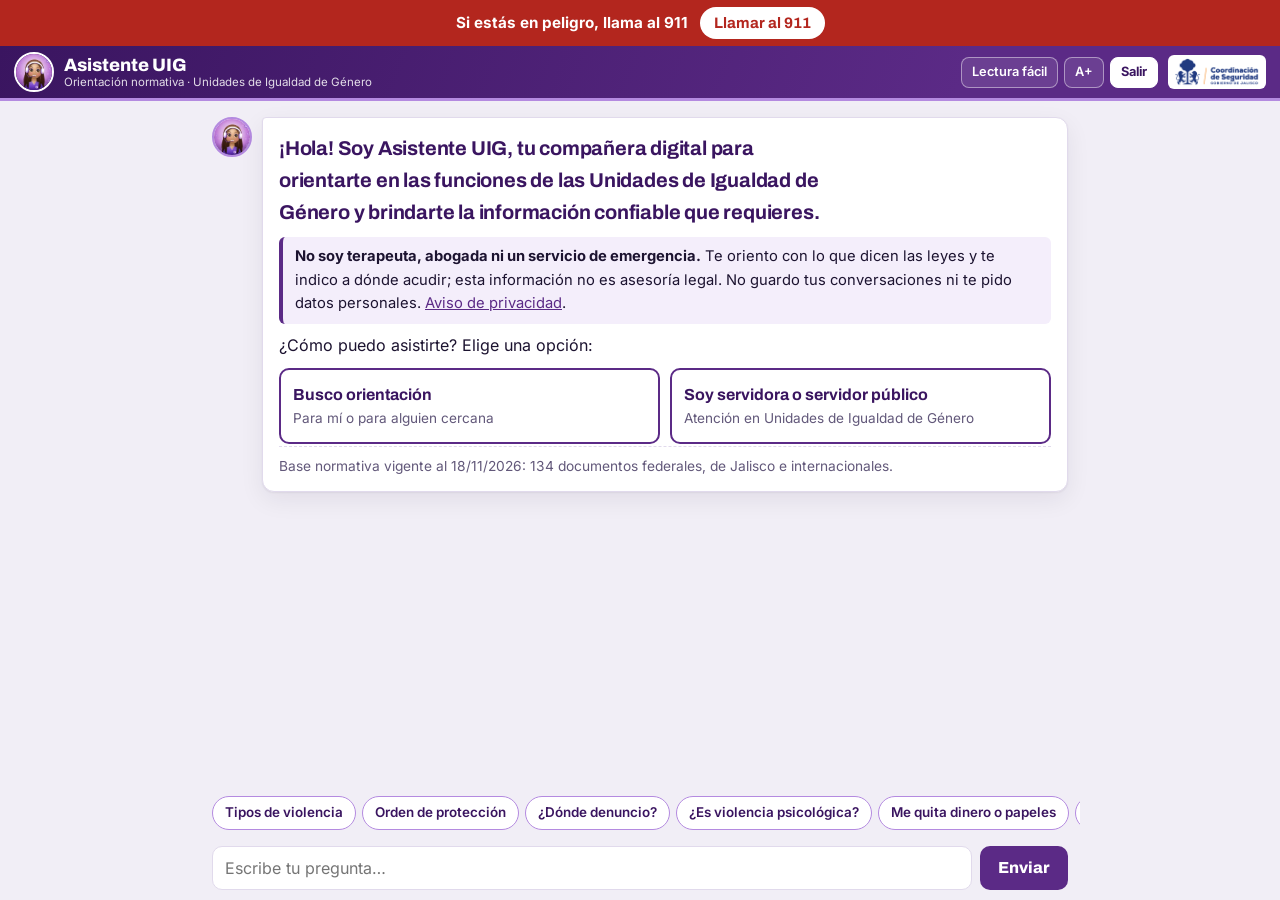
==== index.html @ 87dfdd70 "Asistente UIG fase 1: app web instalable (PWA) con base normativa - 134 documentos segmentados por a" ====
<!DOCTYPE html>
<html lang="es">
<head>
<meta charset="utf-8">
<meta name="viewport" content="width=device-width, initial-scale=1, viewport-fit=cover">
<title>Asistente UIG · Orientación normativa</title>
<meta name="description" content="Asistente UIG: orientación sobre leyes de violencia contra las mujeres en Jalisco, con cita de artículo, ordenamiento y fecha de última reforma.">
<meta name="theme-color" content="#3A1560">
<meta name="referrer" content="no-referrer">
<link rel="manifest" href="manifest.webmanifest">
<link rel="icon" type="image/png" href="assets/favicon.png">
<link rel="apple-touch-icon" href="assets/apple-touch-icon.png">
<meta name="apple-mobile-web-app-capable" content="yes">
<meta name="apple-mobile-web-app-title" content="Asistente UIG">
<link rel="stylesheet" href="assets/fuentes.css">
<link rel="stylesheet" href="styles.css">
</head>
<body>
<a class="saltar" href="#entrada">Ir a escribir tu pregunta</a>

<div class="tope">
<!-- Franja fija del 911: siempre visible -->
<div class="franja911" role="region" aria-label="Emergencias">
  <span class="f911-txt"><b>Si estás en peligro, llama al 911</b></span>
  <a class="f911-btn" href="tel:911" aria-label="Llamar al 911">Llamar al 911</a>
</div>

<header class="cab">
  <div class="cab-int">
    <img class="cab-avatar" src="assets/violeta-96.webp" alt="" width="40" height="40">
    <div class="cab-tit"><b>Asistente UIG</b><span>Orientación normativa · Unidades de Igualdad de Género</span></div>
    <div class="cab-acc">
      <button class="btn-modo" id="btnModo" type="button" aria-label="Cambiar perfil" hidden></button>
      <button class="btn-ajuste" id="btnFacil" type="button" role="switch" aria-checked="false" title="Lectura fácil">Lectura fácil</button>
      <button class="btn-ajuste" id="btnTexto" type="button" aria-label="Aumentar tamaño de letra" title="Tamaño de letra">A+</button>
      <button class="btn-salir" id="btnSalir" type="button" title="Salida rápida (también: tecla Esc dos veces)">Salir</button>
    </div>
  </div>
  <img class="cab-logo" src="assets/logo-cges.png" alt="Coordinación General Estratégica de Seguridad, Gobierno de Jalisco" height="28">
</header>
</div>

<div class="aviso-red" id="avisoRed" role="status" hidden></div>

<main id="principal">
  <section class="chat" id="chat" aria-live="polite" aria-relevant="additions" aria-label="Conversación con Asistente UIG"></section>
</main>

<div class="sugerencias" id="sugerencias" aria-label="Preguntas sugeridas"></div>

<form class="entrada" id="formEntrada" autocomplete="off">
  <label for="entrada" class="oculto-sr">Escribe tu pregunta</label>
  <textarea id="entrada" rows="1" maxlength="600" placeholder="Escribe tu pregunta…" enterkeyhint="send"></textarea>
  <button type="submit" class="btn-enviar">Enviar</button>
</form>

<div class="instalar" id="instalar" role="dialog" aria-labelledby="instTit" hidden>
  <img src="assets/violeta-96.webp" alt="" width="44" height="44">
  <div><b id="instTit">Instala Asistente UIG</b><span id="instTxt">Quedará en tu teléfono y funcionará sin internet.</span></div>
  <button type="button" id="instSi" class="btn-prim">Instalar</button>
  <button type="button" id="instNo" class="btn-sec" aria-label="Ahora no">Ahora no</button>
</div>

<div id="zonaImpresion" aria-hidden="true"></div>

<script src="app.js" defer></script>
</body>
</html>
---- assets/fuentes.css ----
@font-face{font-family:'Inter';font-style:normal;font-weight:400;font-display:swap;src:url([data-uri]) format('woff2')}@font-face{font-family:'Inter';font-style:normal;font-weight:600;font-display:swap;src:url([data-uri]) format('woff2')}@font-face{font-family:'Inter';font-style:normal;font-weight:700;font-display:swap;src:url([data-uri]) format('woff2')}@font-face{font-family:'Archivo';font-style:normal;font-weight:700;font-display:swap;src:url([data-uri]) format('woff2')}@font-face{font-family:'Archivo';font-style:normal;font-weight:800;font-display:swap;src:url([data-uri]) format('woff2')}@font-face{font-family:'IBM Plex Mono';font-style:normal;font-weight:500;font-display:swap;src:url([data-uri]) format('woff2')}@font-face{font-family:'IBM Plex Mono';font-style:normal;font-weight:600;font-display:swap;src:url([data-uri]) format('woff2')}
---- styles.css ----
/* Asistente UIG — misma arquitectura visual que la plataforma del Segundo Informe (CGES):
   encabezado mínimo oscuro con filete, lienzo claro, tarjetas blancas, Archivo + Inter + IBM Plex Mono.
   La identidad cambia del azul marino al violeta de la asistente Violeta. */
:root{
  color-scheme: light;
  --tinta:#1C1330; --violeta:#5B2A86; --violeta-900:#3A1560; --violeta-50:#F4EEFB; --lila:#B48AE0; --lila-50:#FAF6FE;
  --lienzo:#F1EEF6; --panel:#FFFFFF; --linea:#E1DAEC; --tenue:#62587A; --tenue-2:#948BA8;
  --rojo:#B3261E; --rojo-50:#FCECEA; --ambar:#8A5A00; --ambar-50:#FFF4DC; --verde:#1E7A45;
  --f-display:'Archivo','Arial Narrow',Arial,sans-serif;
  --f-texto:'Inter',-apple-system,'Segoe UI',Roboto,Arial,sans-serif;
  --f-cifra:'IBM Plex Mono',ui-monospace,Menlo,Consolas,monospace;
  --r:12px; --sombra:0 1px 2px rgba(28,19,48,.06),0 8px 24px rgba(28,19,48,.07);
  --esc:1;
}
*{box-sizing:border-box}
html{-webkit-text-size-adjust:100%}
body{margin:0;background:var(--lienzo);color:var(--tinta);font-family:var(--f-texto);font-size:calc(16px * var(--esc));line-height:1.6;
  -webkit-font-smoothing:antialiased;min-height:100vh;display:flex;flex-direction:column;padding-bottom:env(safe-area-inset-bottom)}
h1,h2,h3{font-family:var(--f-display);letter-spacing:-.01em;margin:0;color:var(--violeta-900);text-wrap:balance}
button,input,textarea{font:inherit;color:inherit}
button{cursor:pointer}
a{color:var(--violeta)}
:focus-visible{outline:3px solid var(--lila);outline-offset:2px;border-radius:6px}
.oculto-sr{position:absolute;width:1px;height:1px;overflow:hidden;clip:rect(0 0 0 0);white-space:nowrap}
.saltar{position:absolute;left:-9999px;top:0;background:#fff;padding:8px 12px;z-index:100}
.saltar:focus{left:8px;top:8px}
@media (prefers-reduced-motion:reduce){*{transition:none!important;animation:none!important}}

/* ---------- Franja 911 ---------- */
.tope{position:sticky;top:0;z-index:60}
.franja911{display:flex;align-items:center;justify-content:center;gap:12px;flex-wrap:wrap;
  background:var(--rojo);color:#fff;padding:7px 12px calc(7px);padding-top:calc(7px + env(safe-area-inset-top));text-align:center;font-size:.95em}
.f911-btn{background:#fff;color:var(--rojo);font-weight:700;text-decoration:none;border-radius:999px;padding:4px 14px;font-family:var(--f-display);white-space:nowrap}
.f911-btn:hover{background:#FFE9E7}

/* ---------- Encabezado ---------- */
.cab{background:linear-gradient(110deg,var(--violeta-900),var(--violeta) 75%);color:#fff;border-bottom:3px solid var(--lila);
  display:flex;align-items:center;justify-content:space-between;gap:10px;padding:6px 14px}
.cab-int{display:flex;align-items:center;gap:10px;min-width:0;flex:1}
.cab-avatar{width:40px;height:40px;border-radius:50%;border:2px solid #fff;flex-shrink:0}
.cab-tit{display:flex;flex-direction:column;line-height:1.15;min-width:0}
.cab-tit b{font-family:var(--f-display);font-size:1.12em;font-weight:800}
.cab-tit span{font-size:.72em;opacity:.85;white-space:nowrap;overflow:hidden;text-overflow:ellipsis}
.cab-acc{display:flex;gap:6px;margin-left:auto;flex-wrap:wrap;justify-content:flex-end}
.cab-acc button{border:1px solid rgba(255,255,255,.45);background:rgba(255,255,255,.1);color:#fff;border-radius:8px;padding:4px 10px;font-size:.8em;font-weight:600}
.cab-acc button[aria-checked="true"]{background:#fff;color:var(--violeta-900)}
.cab-acc .btn-salir{background:#fff;color:var(--violeta-900);border-color:#fff;font-weight:800}
.cab-logo{background:#fff;border-radius:6px;padding:3px 6px;height:34px;width:auto;flex-shrink:0}
@media (max-width:760px){.cab-logo{display:none}.cab-tit span{display:none}}
@media (max-width:420px){.cab-acc .btn-ajuste#btnTexto{display:none}}

.aviso-red{background:var(--ambar-50);color:var(--ambar);text-align:center;font-size:.85em;padding:4px 10px;border-bottom:1px solid #F0DDB0}

/* ---------- Chat ---------- */
main{flex:1;width:100%;max-width:880px;margin:0 auto;padding:16px 12px 8px}
.chat{display:flex;flex-direction:column;gap:14px}
.msg{display:flex;gap:10px;align-items:flex-start;animation:entra .25s ease-out}
@keyframes entra{from{opacity:0;transform:translateY(6px)}to{opacity:1;transform:none}}
.msg .av{width:40px;height:40px;border-radius:50%;flex-shrink:0;border:2px solid var(--lila);background:#fff}
.burbuja{background:var(--panel);border:1px solid var(--linea);border-radius:4px var(--r) var(--r) var(--r);padding:14px 16px;box-shadow:var(--sombra);min-width:0;flex:1}
.msg.usr{justify-content:flex-end}
.msg.usr .burbuja{flex:0 1 auto;max-width:80%;background:var(--violeta);color:#fff;border-color:var(--violeta);border-radius:var(--r) 4px var(--r) var(--r)}
.burbuja p{margin:.2em 0 .6em}
.burbuja p:last-child{margin-bottom:0}
.burbuja ul{margin:.3em 0 .7em;padding-left:1.25em}
.burbuja li{margin:.25em 0}
.burbuja h2{font-size:1.15em;margin:0 0 .4em}
.burbuja h3{font-size:1em;margin:.8em 0 .3em}
.aclara{font-size:.86em;color:var(--tenue);border-top:1px dashed var(--linea);margin-top:10px;padding-top:8px}

.saludo h1{font-size:1.25em;margin-bottom:.3em}
.limites{background:var(--violeta-50);border-left:4px solid var(--violeta);padding:8px 12px;border-radius:6px;font-size:.92em;margin:.6em 0}
.elige{display:grid;grid-template-columns:1fr 1fr;gap:10px;margin-top:10px}
@media (max-width:520px){.elige{grid-template-columns:1fr}}
.elige button{border:2px solid var(--violeta);background:#fff;border-radius:10px;padding:12px;text-align:left;font-weight:700;color:var(--violeta-900);font-family:var(--f-display)}
.elige button span{display:block;font-family:var(--f-texto);font-weight:400;font-size:.85em;color:var(--tenue)}
.elige button:hover,.elige button:focus-visible{background:var(--violeta-50)}

/* ---------- Respuestas ---------- */
.etq{display:inline-block;font-size:.72em;font-weight:700;letter-spacing:.04em;text-transform:uppercase;color:var(--violeta);margin-bottom:4px}
.citas{margin-top:12px;border-top:1px solid var(--linea);padding-top:10px}
.citas h3{font-size:.85em;text-transform:uppercase;letter-spacing:.04em;color:var(--tenue);margin:0 0 6px}
.cita{font-size:.86em;padding:6px 0;border-bottom:1px solid #F1ECF7}
.cita:last-child{border-bottom:0}
.cita b{color:var(--violeta-900)}
.cita .fec{font-family:var(--f-cifra);font-size:.92em;color:var(--tenue)}
.cita a{font-size:.95em;white-space:nowrap}
.marca{display:inline-block;font-size:.72em;font-weight:700;border-radius:4px;padding:1px 6px;margin-left:4px;vertical-align:1px}
.marca.conf{background:var(--ambar-50);color:var(--ambar)}
.marca.trans{background:var(--ambar-50);color:var(--ambar)}
.marca.hist{background:#EEE;color:#555}
.marca.doct{background:var(--violeta-50);color:var(--violeta)}
.resultado{border:1px solid var(--linea);border-radius:10px;padding:10px 12px;margin:10px 0;background:var(--lila-50)}
.resultado .ref{font-weight:700;color:var(--violeta-900)}
.resultado .meta{font-size:.82em;color:var(--tenue)}
.resultado .frag{margin:.4em 0;font-size:.95em}
.resultado mark{background:#EBDDFB;color:inherit;border-radius:3px;padding:0 2px}
.texto-completo{white-space:pre-wrap;font-size:.92em;margin-top:6px;background:#fff;border:1px solid var(--linea);border-radius:8px;padding:10px;max-height:420px;overflow:auto}
.nota-ref{color:var(--tenue-2);font-size:.85em}
.acciones{display:flex;gap:8px;flex-wrap:wrap;margin-top:10px}
.acciones button,.btn-prim,.btn-sec{border-radius:8px;padding:6px 12px;font-size:.85em;font-weight:600;border:1px solid var(--violeta);background:#fff;color:var(--violeta)}
.btn-prim{background:var(--violeta);color:#fff}
.facil{background:#FFFBEA;border:1px solid #F3E2A6;border-radius:8px;padding:8px 12px;margin:.5em 0}
.facil li{font-size:1.05em}

/* Crisis */
.crisis .burbuja{border:2px solid var(--rojo);background:#fff}
.crisis h2{color:var(--rojo)}
.btn911{display:block;text-align:center;background:var(--rojo);color:#fff;text-decoration:none;font-weight:800;font-family:var(--f-display);
  font-size:1.25em;border-radius:12px;padding:14px;margin:10px 0}
.btnlinea{display:block;text-align:center;background:var(--violeta);color:#fff;text-decoration:none;font-weight:800;font-family:var(--f-display);font-size:1.1em;border-radius:12px;padding:12px;margin:10px 0}
.alerta-naranja{background:var(--ambar-50);border:1px solid #F0DDB0;border-radius:8px;padding:8px 12px;margin-bottom:10px;font-size:.93em}

/* Infografías */
.info-tipos{display:grid;grid-template-columns:repeat(auto-fill,minmax(150px,1fr));gap:8px;margin:10px 0}
.info-tipos div{border-radius:10px;padding:10px;color:#fff;font-size:.82em;line-height:1.35}
.info-tipos b{display:block;font-family:var(--f-display);font-size:1.15em;margin-bottom:3px}
.info-ruta{display:grid;grid-template-columns:repeat(4,1fr);gap:6px;margin:10px 0;counter-reset:paso}
@media (max-width:620px){.info-ruta{grid-template-columns:1fr 1fr}}
.info-ruta div{background:var(--violeta-50);border:2px solid var(--violeta);border-radius:10px;padding:10px;font-size:.82em;position:relative}
.info-ruta b{display:block;font-family:var(--f-display);color:var(--violeta-900);font-size:1.05em}
.info-ruta i{font-style:normal;font-family:var(--f-cifra);background:var(--violeta);color:#fff;border-radius:50%;width:24px;height:24px;display:inline-flex;align-items:center;justify-content:center;margin-bottom:4px}
.info-pie{font-size:.75em;color:var(--tenue)}

.directorio{margin-top:10px;font-size:.9em}
.directorio .inst{border:1px solid var(--linea);border-radius:8px;padding:8px 10px;margin:6px 0;background:#fff}
.directorio a{font-weight:700}

.cargando{display:inline-flex;gap:4px}
.cargando span{width:7px;height:7px;border-radius:50%;background:var(--lila);animation:pulso 1s infinite}
.cargando span:nth-child(2){animation-delay:.15s}.cargando span:nth-child(3){animation-delay:.3s}
@keyframes pulso{0%,100%{opacity:.3}50%{opacity:1}}

/* ---------- Sugerencias y entrada ---------- */
.sugerencias{width:100%;max-width:880px;margin:0 auto;padding:0 12px 6px;display:flex;gap:6px;overflow-x:auto;scrollbar-width:thin}
.sugerencias button{flex-shrink:0;border:1px solid var(--lila);background:#fff;color:var(--violeta-900);border-radius:999px;padding:5px 12px;font-size:.84em;font-weight:600}
.sugerencias button:hover{background:var(--violeta-50)}
.entrada{position:sticky;bottom:0;z-index:40;display:flex;gap:8px;width:100%;max-width:880px;margin:0 auto;padding:10px 12px calc(10px + env(safe-area-inset-bottom));
  background:linear-gradient(to top,var(--lienzo) 75%,rgba(241,238,246,0))}
.entrada textarea{flex:1;resize:none;border:1.5px solid var(--linea);border-radius:10px;padding:10px 12px;background:#fff;max-height:140px;line-height:1.4}
.entrada textarea:focus{border-color:var(--violeta);outline:none;box-shadow:0 0 0 3px var(--violeta-50)}
.btn-enviar{background:var(--violeta);color:#fff;border:0;border-radius:10px;padding:0 18px;font-weight:800;font-family:var(--f-display)}

.instalar{position:fixed;left:50%;transform:translateX(-50%);bottom:84px;z-index:70;width:min(560px,calc(100% - 20px));background:#fff;border:1px solid var(--linea);
  border-radius:14px;box-shadow:0 10px 40px rgba(28,19,48,.2);padding:10px 12px;display:flex;align-items:center;gap:10px;flex-wrap:wrap}
.instalar img{border-radius:50%}
.instalar div{flex:1;min-width:160px;display:flex;flex-direction:column;font-size:.88em}
.instalar[hidden]{display:none}

/* ---------- Impresión / PDF ---------- */
#zonaImpresion{display:none}
@media print{
  body.imprimiendo > *:not(#zonaImpresion){display:none!important}
  body.imprimiendo #zonaImpresion{display:block}
  body{background:#fff;font-size:11pt}
  .imp-cab{display:flex;justify-content:space-between;align-items:center;border-bottom:3px solid var(--violeta);padding-bottom:6px;margin-bottom:10px}
  .imp-cab img{height:34px}
  .imp-pie{margin-top:14px;border-top:1px solid #ccc;padding-top:6px;font-size:8.5pt;color:#555}
  .acciones,.btn-ver,.sep{display:none!important}
  .resultado,.info-tipos div,.info-ruta div{break-inside:avoid;-webkit-print-color-adjust:exact;print-color-adjust:exact}
  .texto-completo{max-height:none;overflow:visible}
}

/* Lectura fácil: se activa con el botón del encabezado */
.facil{display:none}
body.facil-on .facil{display:block}
body.facil-on .detalle{display:none}
p.facil-nota{font-size:.85em;color:var(--ambar)}
.msg{scroll-margin-top:120px}
.btn-ver{border:1px solid var(--violeta);background:#fff;color:var(--violeta);border-radius:6px;padding:1px 8px;font-size:.82em;font-weight:600}
.resultado .btn-ver{margin-top:4px;padding:4px 10px}
.btn-ver:hover{background:var(--violeta-50)}
@media (max-width:420px){.cab-tit b{font-size:1em}.cab-acc button{padding:3px 8px}}
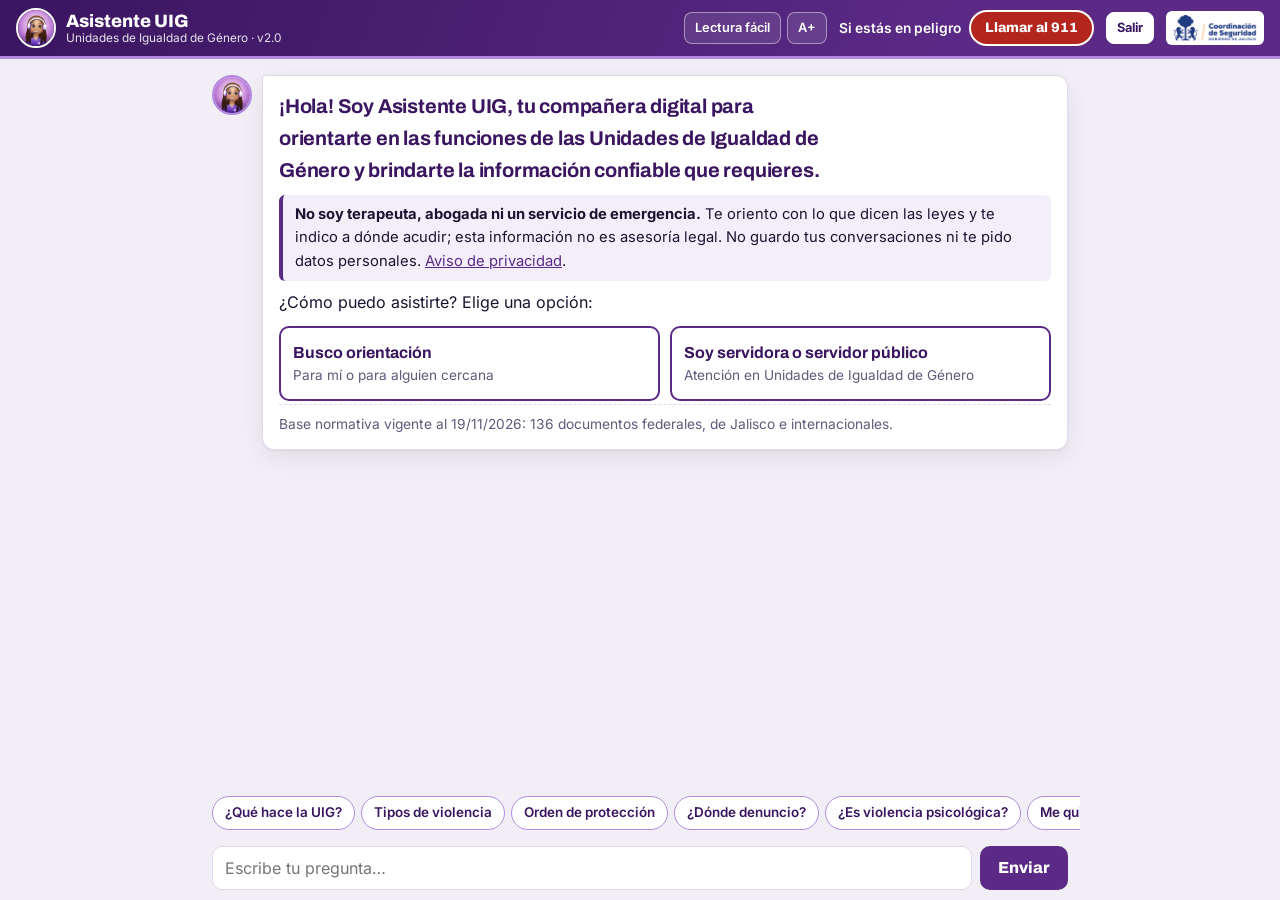
==== commit a475dac2: "Asistente UIG v2.0: encabezado único y textos en 3 archivos - Una sola barra: identidad, ajustes, "S" ====
--- a/index.html
+++ b/index.html
@@ -18,27 +18,24 @@
 <body>
 <a class="saltar" href="#entrada">Ir a escribir tu pregunta</a>
 
-<div class="tope">
-<!-- Franja fija del 911: siempre visible -->
-<div class="franja911" role="region" aria-label="Emergencias">
-  <span class="f911-txt"><b>Si estás en peligro, llama al 911</b></span>
-  <a class="f911-btn" href="tel:911" aria-label="Llamar al 911">Llamar al 911</a>
-</div>
-
-<header class="cab">
-  <div class="cab-int">
+<header class="cab" id="cab">
+  <div class="cab-id">
     <img class="cab-avatar" src="assets/violeta-96.webp" alt="" width="40" height="40">
-    <div class="cab-tit"><b>Asistente UIG</b><span>Orientación normativa · Unidades de Igualdad de Género</span></div>
-    <div class="cab-acc">
-      <button class="btn-modo" id="btnModo" type="button" aria-label="Cambiar perfil" hidden></button>
-      <button class="btn-ajuste" id="btnFacil" type="button" role="switch" aria-checked="false" title="Lectura fácil">Lectura fácil</button>
-      <button class="btn-ajuste" id="btnTexto" type="button" aria-label="Aumentar tamaño de letra" title="Tamaño de letra">A+</button>
-      <button class="btn-salir" id="btnSalir" type="button" title="Salida rápida (también: tecla Esc dos veces)">Salir</button>
-    </div>
+    <div class="cab-tit"><b>Asistente UIG</b><span>Unidades de Igualdad de Género · v2.0</span></div>
   </div>
-  <img class="cab-logo" src="assets/logo-cges.png" alt="Coordinación General Estratégica de Seguridad, Gobierno de Jalisco" height="28">
+  <div class="cab-ajustes" id="cabAjustes">
+    <button class="btn-modo" id="btnModo" type="button" aria-label="Cambiar perfil" hidden></button>
+    <button class="btn-ajuste" id="btnFacil" type="button" role="switch" aria-checked="false">Lectura fácil</button>
+    <button class="btn-ajuste" id="btnTexto" type="button" aria-label="Aumentar tamaño de letra">A+</button>
+  </div>
+  <button class="btn-menu" id="btnMenu" type="button" aria-expanded="false" aria-controls="cabAjustes">Ajustes</button>
+  <div class="cab-911" role="region" aria-label="Emergencias">
+    <span>Si estás en peligro</span>
+    <a class="f911-btn" href="tel:911">Llamar al 911</a>
+  </div>
+  <button class="btn-salir" id="btnSalir" type="button" title="Salida rápida (también: tecla Esc dos veces)">Salir</button>
+  <img class="cab-logo" src="assets/logo-cges.png" alt="Coordinación General Estratégica de Seguridad, Gobierno de Jalisco" height="34">
 </header>
-</div>
 
 <div class="aviso-red" id="avisoRed" role="status" hidden></div>
 
--- a/styles.css
+++ b/styles.css
@@ -26,28 +26,37 @@
 .saltar:focus{left:8px;top:8px}
 @media (prefers-reduced-motion:reduce){*{transition:none!important;animation:none!important}}
 
-/* ---------- Franja 911 ---------- */
-.tope{position:sticky;top:0;z-index:60}
-.franja911{display:flex;align-items:center;justify-content:center;gap:12px;flex-wrap:wrap;
-  background:var(--rojo);color:#fff;padding:7px 12px calc(7px);padding-top:calc(7px + env(safe-area-inset-top));text-align:center;font-size:.95em}
-.f911-btn{background:#fff;color:var(--rojo);font-weight:700;text-decoration:none;border-radius:999px;padding:4px 14px;font-family:var(--f-display);white-space:nowrap}
-.f911-btn:hover{background:#FFE9E7}
-
-/* ---------- Encabezado ---------- */
-.cab{background:linear-gradient(110deg,var(--violeta-900),var(--violeta) 75%);color:#fff;border-bottom:3px solid var(--lila);
-  display:flex;align-items:center;justify-content:space-between;gap:10px;padding:6px 14px}
-.cab-int{display:flex;align-items:center;gap:10px;min-width:0;flex:1}
+/* ---------- Encabezado único: identidad, ajustes, 911 y salida ---------- */
+.cab{position:sticky;top:0;z-index:60;display:flex;align-items:center;gap:12px;flex-wrap:nowrap;
+  background:linear-gradient(110deg,var(--violeta-900),var(--violeta) 75%);color:#fff;border-bottom:3px solid var(--lila);
+  padding:8px 16px;padding-top:calc(8px + env(safe-area-inset-top))}
+.cab-id{display:flex;align-items:center;gap:10px;min-width:0;flex:1 1 auto}
 .cab-avatar{width:40px;height:40px;border-radius:50%;border:2px solid #fff;flex-shrink:0}
 .cab-tit{display:flex;flex-direction:column;line-height:1.15;min-width:0}
 .cab-tit b{font-family:var(--f-display);font-size:1.12em;font-weight:800}
-.cab-tit span{font-size:.72em;opacity:.85;white-space:nowrap;overflow:hidden;text-overflow:ellipsis}
-.cab-acc{display:flex;gap:6px;margin-left:auto;flex-wrap:wrap;justify-content:flex-end}
-.cab-acc button{border:1px solid rgba(255,255,255,.45);background:rgba(255,255,255,.1);color:#fff;border-radius:8px;padding:4px 10px;font-size:.8em;font-weight:600}
-.cab-acc button[aria-checked="true"]{background:#fff;color:var(--violeta-900)}
-.cab-acc .btn-salir{background:#fff;color:var(--violeta-900);border-color:#fff;font-weight:800}
+.cab-tit span{font-size:.74em;opacity:.88;white-space:nowrap;overflow:hidden;text-overflow:ellipsis}
+.cab-ajustes{display:flex;gap:6px;flex-shrink:0}
+.cab button{border:1px solid rgba(255,255,255,.45);background:rgba(255,255,255,.1);color:#fff;border-radius:8px;padding:5px 10px;font-size:.8em;font-weight:600}
+.cab button[aria-checked="true"]{background:#fff;color:var(--violeta-900)}
+.cab .btn-salir{background:#fff;color:var(--violeta-900);border-color:#fff;font-weight:800;flex-shrink:0}
+.btn-menu{display:none}
+.cab-911{display:flex;align-items:center;gap:8px;flex-shrink:0;font-size:.86em;font-weight:600}
+.f911-btn{background:var(--rojo);color:#fff;font-weight:800;text-decoration:none;border-radius:999px;padding:7px 16px;font-family:var(--f-display);
+  white-space:nowrap;box-shadow:0 0 0 2px #fff inset}
+.f911-btn:hover,.f911-btn:focus-visible{background:#8F1D17}
 .cab-logo{background:#fff;border-radius:6px;padding:3px 6px;height:34px;width:auto;flex-shrink:0}
-@media (max-width:760px){.cab-logo{display:none}.cab-tit span{display:none}}
-@media (max-width:420px){.cab-acc .btn-ajuste#btnTexto{display:none}}
+@media (max-width:1100px){.cab-logo{display:none}}
+/* Celular y tableta: dos renglones; ajustes en un menú */
+@media (max-width:860px){
+  .cab{display:grid;grid-template-columns:1fr auto auto;grid-template-areas:"id menu salir" "sos sos sos" "aj aj aj";gap:8px 8px;padding:8px 12px}
+  .cab-id{grid-area:id}.btn-menu{display:inline-block;grid-area:menu}.btn-salir{grid-area:salir}
+  .cab-911{grid-area:sos;justify-content:space-between;background:rgba(0,0,0,.18);border-radius:10px;padding:6px 6px 6px 12px}
+  .f911-btn{flex:0 1 60%;text-align:center}
+  .cab-ajustes{grid-area:aj;display:none;flex-wrap:wrap}
+  .cab.abierto .cab-ajustes{display:flex}
+}
+@media (max-width:860px){.cab-tit span{white-space:normal;overflow:visible}}
+@media (max-width:380px){.cab-tit span{font-size:.7em}.cab-911{font-size:.8em}}
 
 .aviso-red{background:var(--ambar-50);color:var(--ambar);text-align:center;font-size:.85em;padding:4px 10px;border-bottom:1px solid #F0DDB0}
 
@@ -166,8 +175,7 @@
 body.facil-on .facil{display:block}
 body.facil-on .detalle{display:none}
 p.facil-nota{font-size:.85em;color:var(--ambar)}
-.msg{scroll-margin-top:120px}
+.msg{scroll-margin-top:130px}
 .btn-ver{border:1px solid var(--violeta);background:#fff;color:var(--violeta);border-radius:6px;padding:1px 8px;font-size:.82em;font-weight:600}
 .resultado .btn-ver{margin-top:4px;padding:4px 10px}
 .btn-ver:hover{background:var(--violeta-50)}
-@media (max-width:420px){.cab-tit b{font-size:1em}.cab-acc button{padding:3px 8px}}
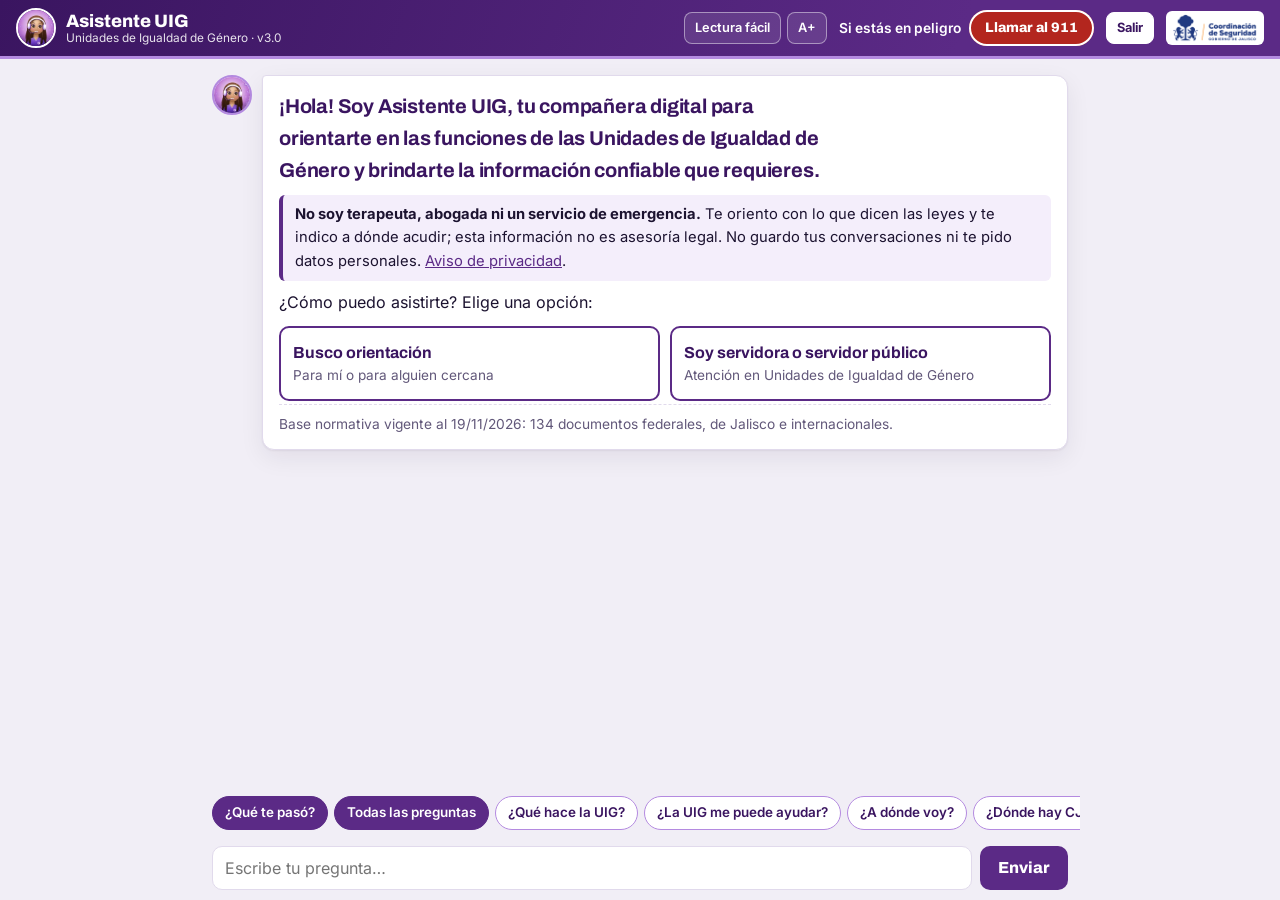
==== commit 09fcc4ce: "Asistente UIG v3.0: 100 preguntas, ruta guiada, glosario, voz, perfiles y pruebas automáticas - 100 " ====
--- a/index.html
+++ b/index.html
@@ -21,7 +21,7 @@
 <header class="cab" id="cab">
   <div class="cab-id">
     <img class="cab-avatar" src="assets/violeta-96.webp" alt="" width="40" height="40">
-    <div class="cab-tit"><b>Asistente UIG</b><span>Unidades de Igualdad de Género · v2.0</span></div>
+    <div class="cab-tit"><b>Asistente UIG</b><span>Unidades de Igualdad de Género · v3.0</span></div>
   </div>
   <div class="cab-ajustes" id="cabAjustes">
     <button class="btn-modo" id="btnModo" type="button" aria-label="Cambiar perfil" hidden></button>
--- a/styles.css
+++ b/styles.css
@@ -179,3 +179,25 @@
 .btn-ver{border:1px solid var(--violeta);background:#fff;color:var(--violeta);border-radius:6px;padding:1px 8px;font-size:.82em;font-weight:600}
 .resultado .btn-ver{margin-top:4px;padding:4px 10px}
 .btn-ver:hover{background:var(--violeta-50)}
+
+/* ---------- v3.0: sugerencias, ruta guiada, glosario, voz, lista de preguntas ---------- */
+.te-refieres{display:flex;flex-direction:column;gap:6px;margin:6px 0 10px}
+button.sug{display:inline-block;text-align:left;border:1px solid var(--lila);background:var(--lila-50);color:var(--violeta-900);border-radius:8px;padding:6px 10px;font-size:.9em;font-weight:600;margin:3px 4px 3px 0}
+button.sug:hover,button.sug:focus-visible{background:var(--violeta-50)}
+.ruta-btns{display:grid;grid-template-columns:1fr 1fr;gap:8px;margin-top:8px}
+@media (max-width:520px){.ruta-btns{grid-template-columns:1fr}}
+.ruta-btns button{border:2px solid var(--violeta);background:#fff;color:var(--violeta-900);border-radius:10px;padding:10px 12px;text-align:left;font-weight:700;font-family:var(--f-display)}
+.ruta-btns button:hover,.ruta-btns button:focus-visible{background:var(--violeta-50)}
+.ruta-btns button.r-urg{border-color:var(--rojo);color:var(--rojo)}
+button.term{border:0;background:none;padding:0;font:inherit;color:inherit;text-decoration:underline dotted var(--violeta);text-underline-offset:3px;cursor:help}
+button.term[aria-expanded="true"]{background:var(--violeta-50);border-radius:3px}
+.def{background:var(--violeta-50);border-left:3px solid var(--violeta);border-radius:6px;padding:6px 10px;margin:4px 0 8px;font-size:.9em}
+details.cat{border:1px solid var(--linea);border-radius:8px;margin:6px 0;padding:4px 10px;background:#fff}
+details.cat summary{cursor:pointer;font-weight:700;color:var(--violeta-900);padding:4px 0}
+details.cat button.sug{display:block;width:100%}
+.sugerencias .chip-fijo{background:var(--violeta);color:#fff;border-color:var(--violeta)}
+.btn-ley{border:1px dashed var(--violeta);background:#fff;color:var(--violeta);border-radius:8px;padding:6px 12px;font-size:.88em;font-weight:600}
+.btn-ley:disabled{opacity:.5}
+.sel-mun{display:block;margin:6px 0;font-size:.92em}
+.sel-mun select{font:inherit;padding:3px 6px;border-radius:6px;border:1px solid var(--linea)}
+@media print{button.term{text-decoration:none}.def{break-inside:avoid}.ruta-btns,.te-refieres{display:none}}
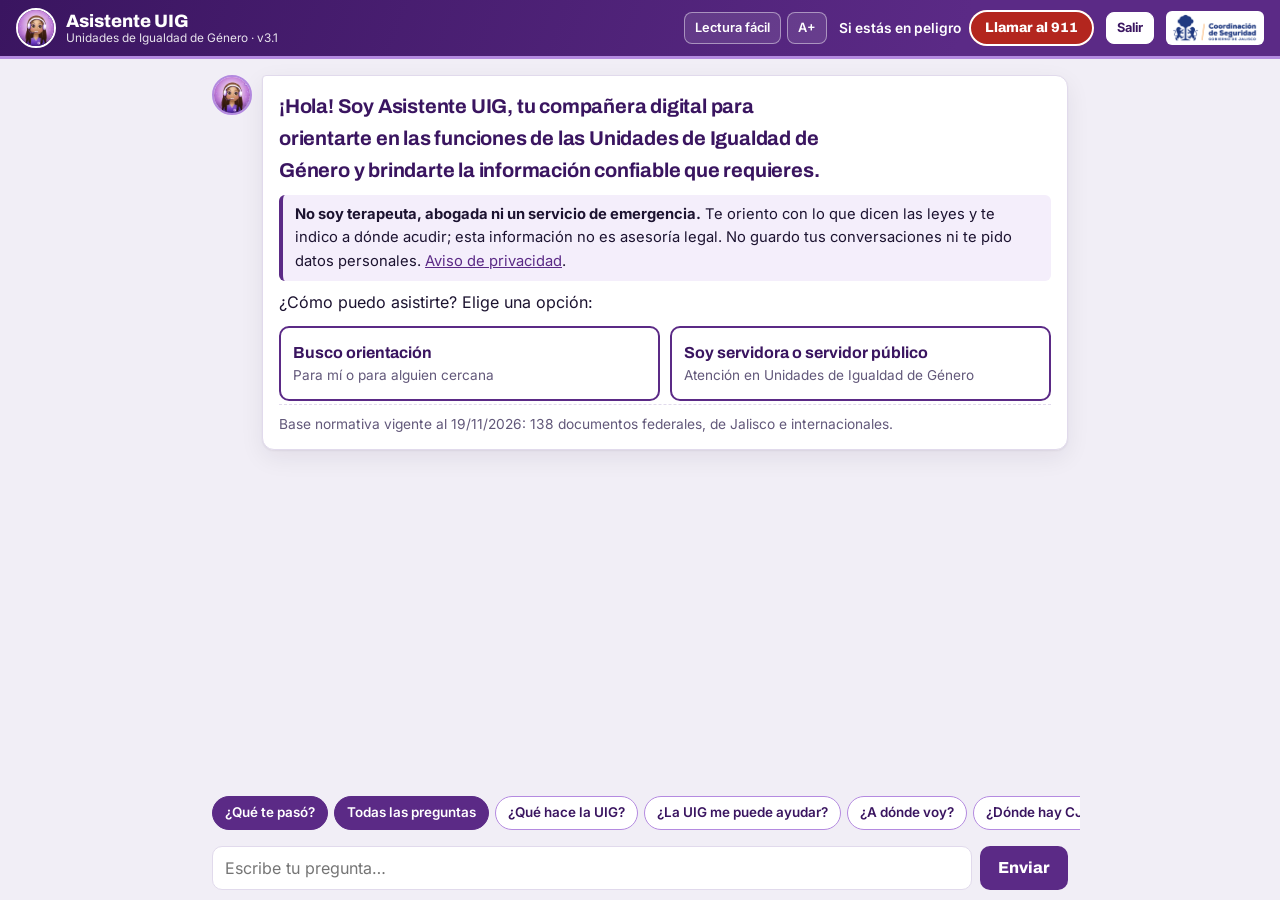
==== commit d4bfd003: "Asistente UIG v3.1: Plan de Trabajo de las UIG como documento núcleo y guía para crear una UIG - Bas" ====
--- a/index.html
+++ b/index.html
@@ -21,7 +21,7 @@
 <header class="cab" id="cab">
   <div class="cab-id">
     <img class="cab-avatar" src="assets/violeta-96.webp" alt="" width="40" height="40">
-    <div class="cab-tit"><b>Asistente UIG</b><span>Unidades de Igualdad de Género · v3.0</span></div>
+    <div class="cab-tit"><b>Asistente UIG</b><span>Unidades de Igualdad de Género · v3.1</span></div>
   </div>
   <div class="cab-ajustes" id="cabAjustes">
     <button class="btn-modo" id="btnModo" type="button" aria-label="Cambiar perfil" hidden></button>
--- a/styles.css
+++ b/styles.css
@@ -201,3 +201,12 @@
 .sel-mun{display:block;margin:6px 0;font-size:.92em}
 .sel-mun select{font:inherit;padding:3px 6px;border-radius:6px;border:1px solid var(--linea)}
 @media print{button.term{text-decoration:none}.def{break-inside:avoid}.ruta-btns,.te-refieres{display:none}}
+
+/* ---------- v3.1: documentos descargables ---------- */
+.descargas{margin:10px 0 6px;padding:10px 12px;border:1px solid var(--lila);border-radius:10px;background:var(--lila-50)}
+.descargas h3{margin:0 0 6px;font-size:.95em;color:var(--violeta-900)}
+.btn-desc{display:flex;align-items:center;gap:8px;text-decoration:none;color:var(--violeta-900);font-weight:600;padding:7px 4px;border-top:1px solid var(--linea);font-size:.92em}
+.btn-desc:first-of-type{border-top:0}
+.btn-desc:hover,.btn-desc:focus-visible{background:#fff}
+.d-fmt{flex:0 0 auto;min-width:74px;text-align:center;font-size:.78em;font-weight:700;color:#fff;background:var(--violeta);border-radius:6px;padding:2px 6px}
+@media print{.descargas{display:none}}
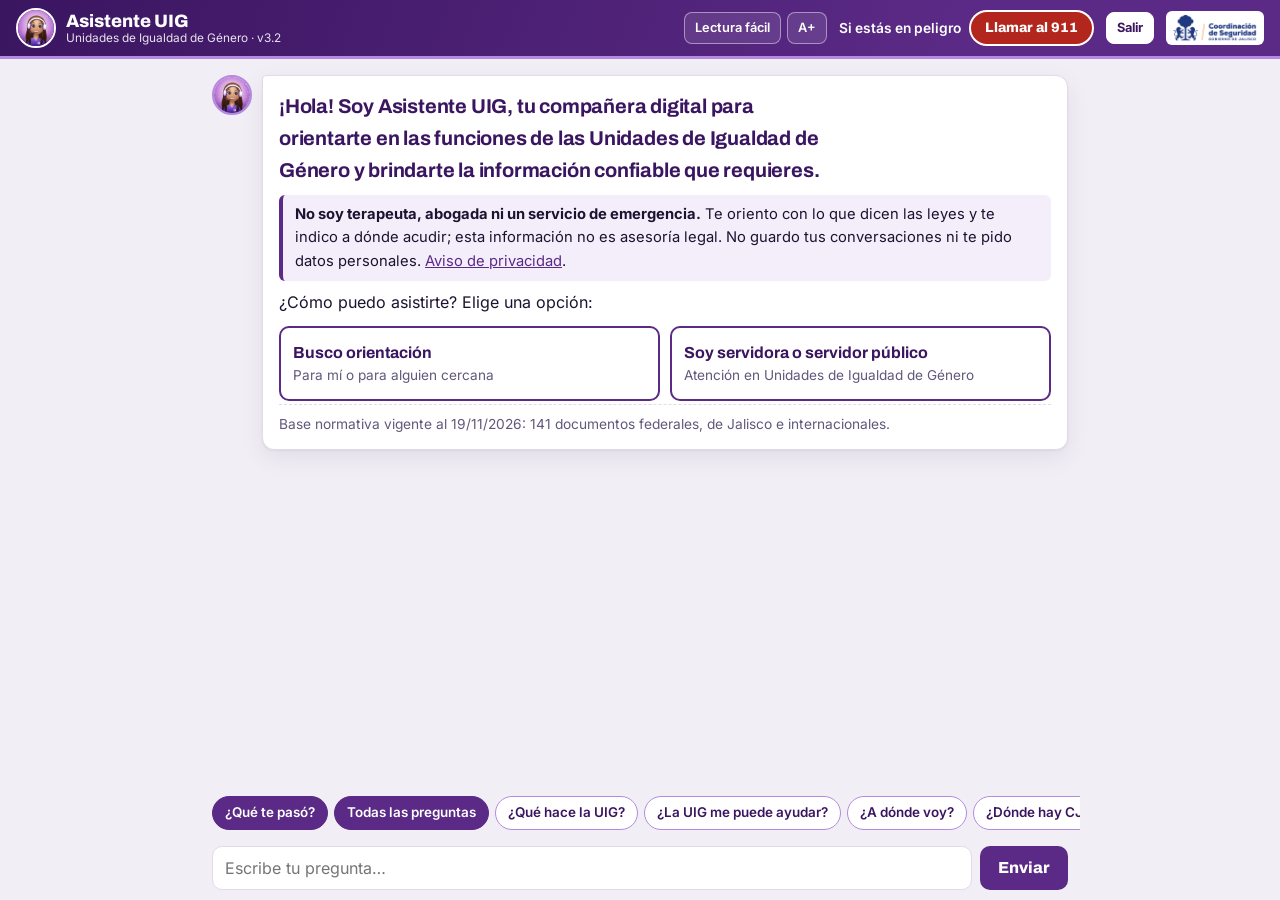
==== commit 2287ec3d: "Asistente UIG v3.2: Protocolo Cero en la base y nombre de la pestaña - Base: Protocolo Cero (Acuerdo" ====
--- a/index.html
+++ b/index.html
@@ -3,7 +3,7 @@
 <head>
 <meta charset="utf-8">
 <meta name="viewport" content="width=device-width, initial-scale=1, viewport-fit=cover">
-<title>Asistente UIG · Orientación normativa</title>
+<title>Asistente Unidad de Igualdad de Género</title>
 <meta name="description" content="Asistente UIG: orientación sobre leyes de violencia contra las mujeres en Jalisco, con cita de artículo, ordenamiento y fecha de última reforma.">
 <meta name="theme-color" content="#3A1560">
 <meta name="referrer" content="no-referrer">
@@ -21,7 +21,7 @@
 <header class="cab" id="cab">
   <div class="cab-id">
     <img class="cab-avatar" src="assets/violeta-96.webp" alt="" width="40" height="40">
-    <div class="cab-tit"><b>Asistente UIG</b><span>Unidades de Igualdad de Género · v3.1</span></div>
+    <div class="cab-tit"><b>Asistente UIG</b><span>Unidades de Igualdad de Género · v3.2</span></div>
   </div>
   <div class="cab-ajustes" id="cabAjustes">
     <button class="btn-modo" id="btnModo" type="button" aria-label="Cambiar perfil" hidden></button>
--- a/styles.css
+++ b/styles.css
@@ -210,3 +210,6 @@
 .btn-desc:hover,.btn-desc:focus-visible{background:#fff}
 .d-fmt{flex:0 0 auto;min-width:74px;text-align:center;font-size:.78em;font-weight:700;color:#fff;background:var(--violeta);border-radius:6px;padding:2px 6px}
 @media print{.descargas{display:none}}
+/* v3.2: enlace al sitio oficial dentro de «Descargar y consultar» */
+.d-fmt.d-web{background:#fff;color:var(--violeta);border:1px solid var(--violeta)}
+.d-nota{display:block;font-size:.8em;font-weight:500;color:#5c5470}
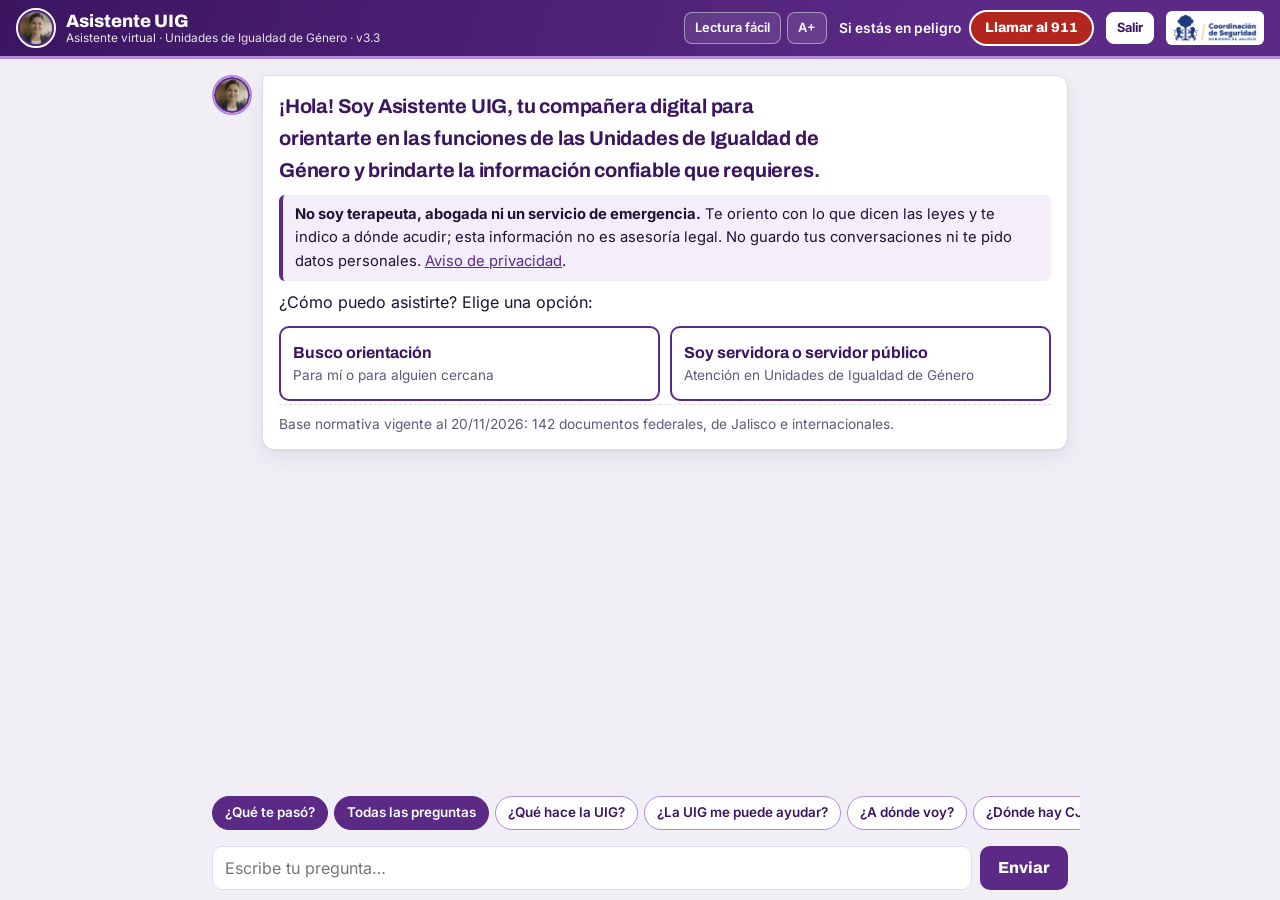
==== commit e7ddf174: "Asistente UIG v3.3: nuevo avatar, presentación descargable y fuente complementaria - Avatar con foto" ====
--- a/index.html
+++ b/index.html
@@ -21,7 +21,7 @@
 <header class="cab" id="cab">
   <div class="cab-id">
     <img class="cab-avatar" src="assets/violeta-96.webp" alt="" width="40" height="40">
-    <div class="cab-tit"><b>Asistente UIG</b><span>Unidades de Igualdad de Género · v3.2</span></div>
+    <div class="cab-tit"><b>Asistente UIG</b><span>Asistente virtual · Unidades de Igualdad de Género · v3.3</span></div>
   </div>
   <div class="cab-ajustes" id="cabAjustes">
     <button class="btn-modo" id="btnModo" type="button" aria-label="Cambiar perfil" hidden></button>
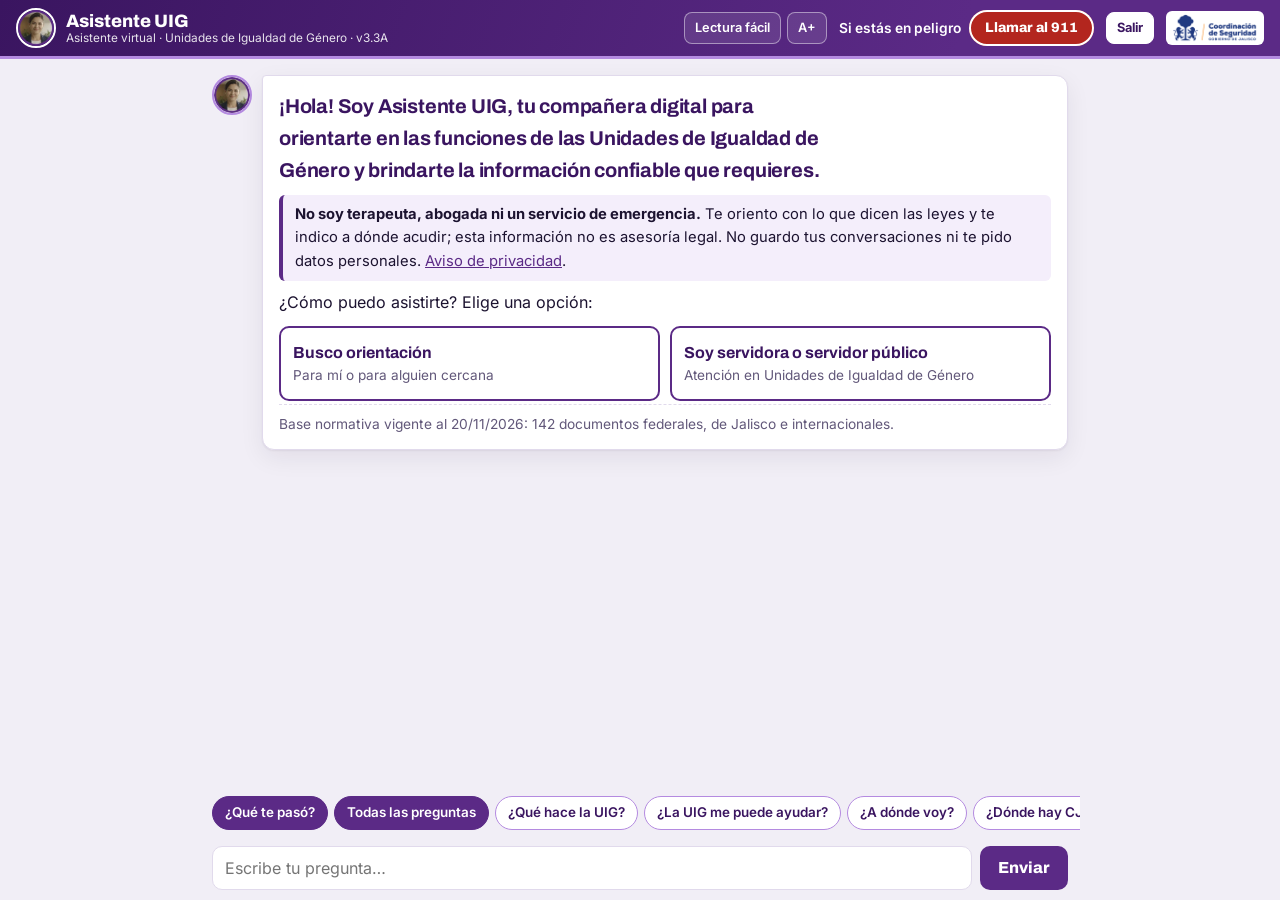
==== commit 89cf5b3c: "Asistente UIG v3.3A: versión final de la presentación (solo PPTX y PPT) - Presentación «Marco normat" ====
--- a/index.html
+++ b/index.html
@@ -21,7 +21,7 @@
 <header class="cab" id="cab">
   <div class="cab-id">
     <img class="cab-avatar" src="assets/violeta-96.webp" alt="" width="40" height="40">
-    <div class="cab-tit"><b>Asistente UIG</b><span>Asistente virtual · Unidades de Igualdad de Género · v3.3</span></div>
+    <div class="cab-tit"><b>Asistente UIG</b><span>Asistente virtual · Unidades de Igualdad de Género · v3.3A</span></div>
   </div>
   <div class="cab-ajustes" id="cabAjustes">
     <button class="btn-modo" id="btnModo" type="button" aria-label="Cambiar perfil" hidden></button>
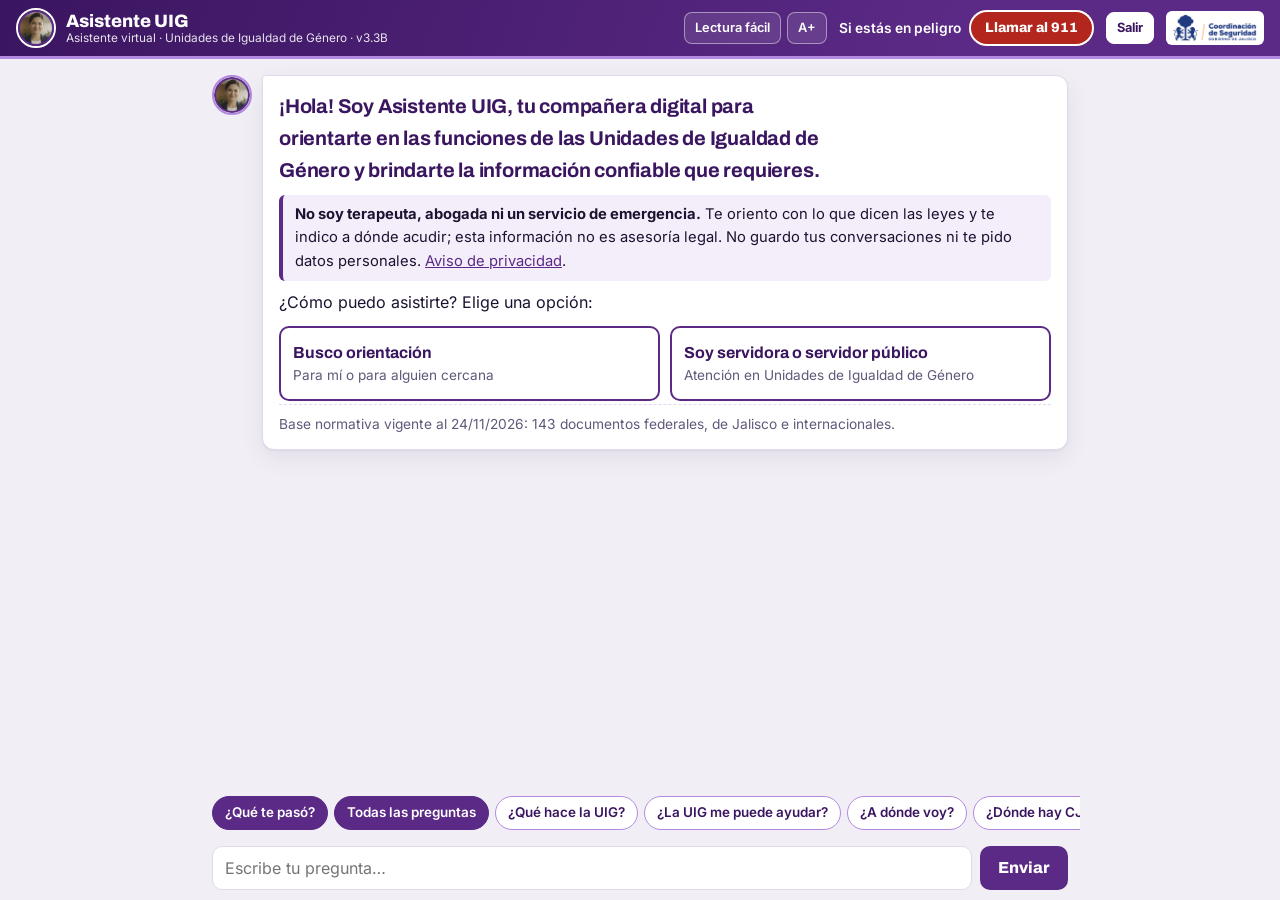
==== commit 0e038495: "Asistente UIG v3.3B: presentaciones solo en PDF (CGES y CPSEJ) y nueva fuente del CPSEJ - «PPTX», «p" ====
--- a/index.html
+++ b/index.html
@@ -21,7 +21,7 @@
 <header class="cab" id="cab">
   <div class="cab-id">
     <img class="cab-avatar" src="assets/violeta-96.webp" alt="" width="40" height="40">
-    <div class="cab-tit"><b>Asistente UIG</b><span>Asistente virtual · Unidades de Igualdad de Género · v3.3A</span></div>
+    <div class="cab-tit"><b>Asistente UIG</b><span>Asistente virtual · Unidades de Igualdad de Género · v3.3B</span></div>
   </div>
   <div class="cab-ajustes" id="cabAjustes">
     <button class="btn-modo" id="btnModo" type="button" aria-label="Cambiar perfil" hidden></button>
